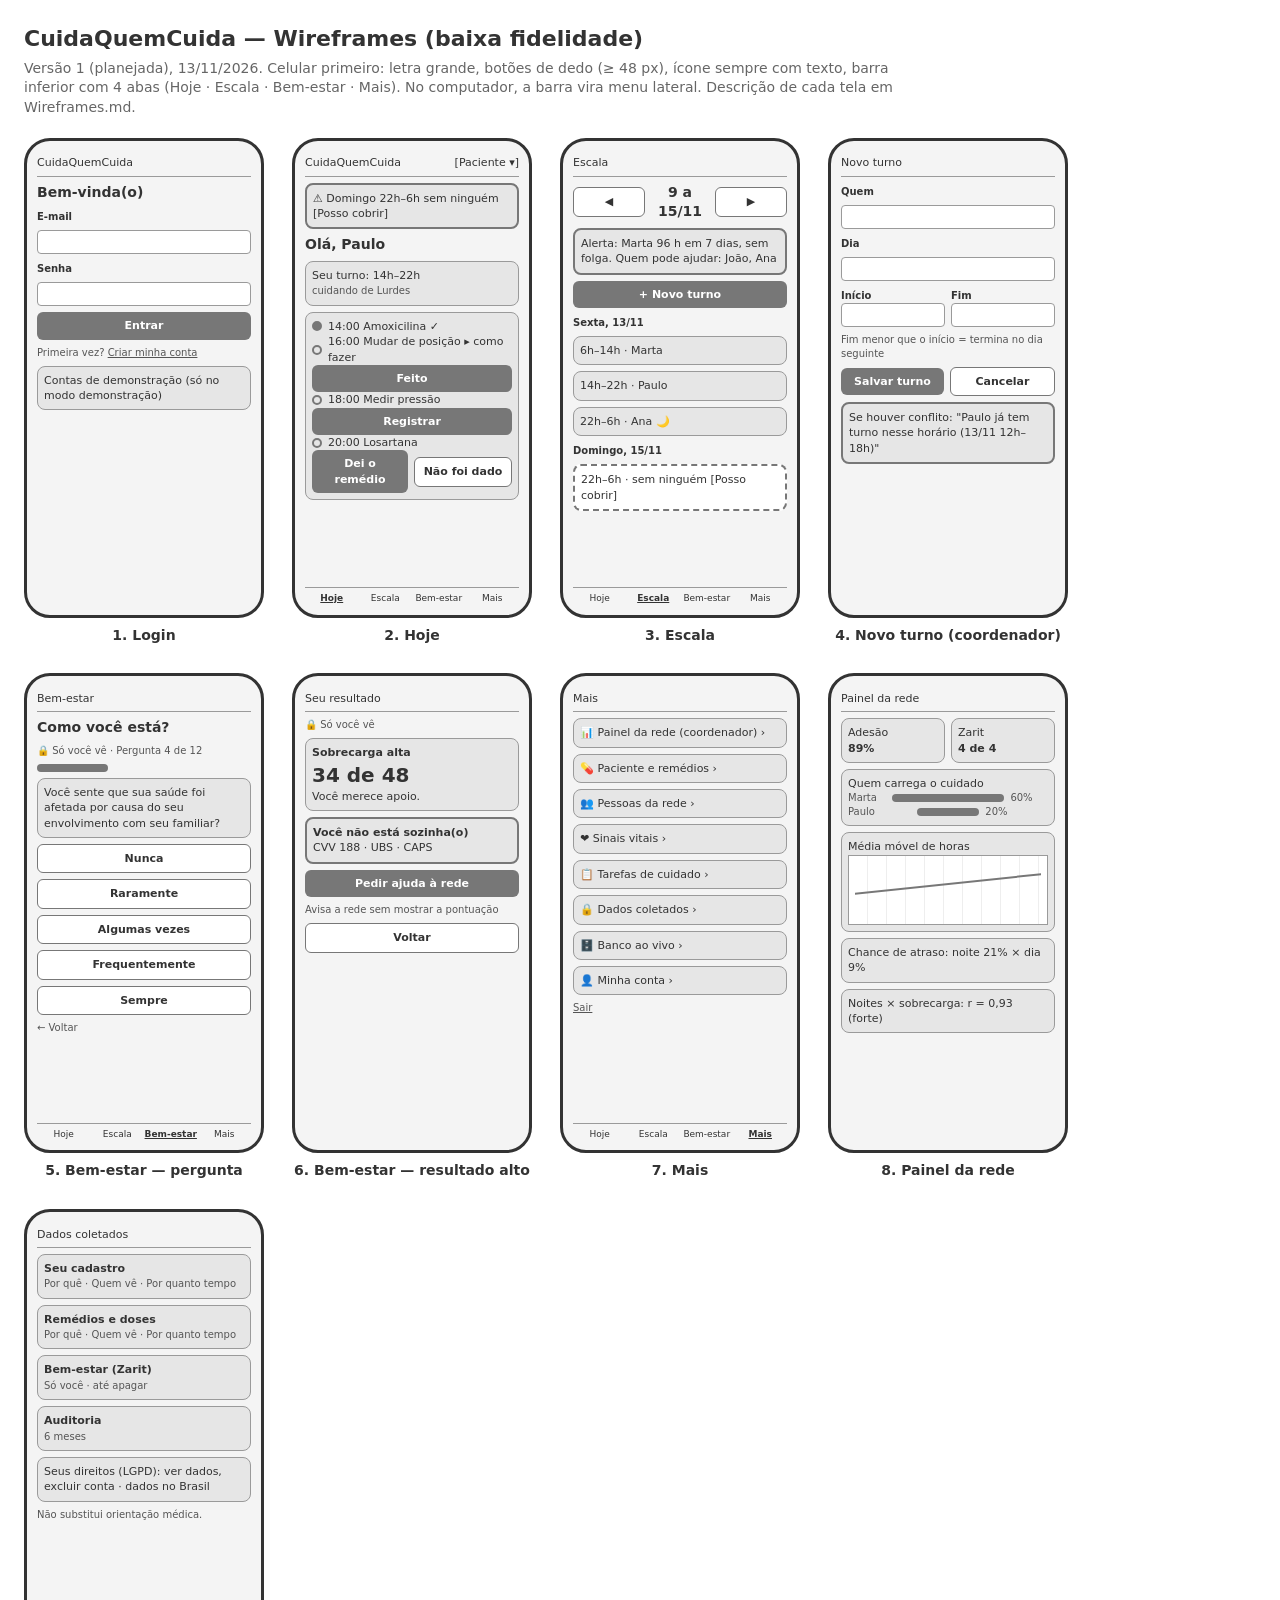
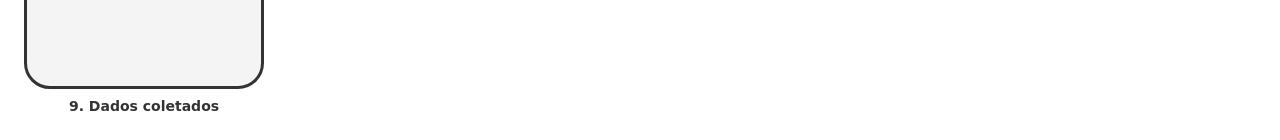
==== documentacao/02-wireframes/wireframes.html @ a64d9a1d "docs: diagramas, casos de uso e wireframes v1" ====
<!doctype html>
<html lang="pt-BR">
<head>
<meta charset="utf-8">
<meta name="viewport" content="width=device-width, initial-scale=1">
<title>CuidaQuemCuida — Wireframes</title>
<style>
  :root { --tinta: #333; --linha: #9a9a9a; --caixa: #e6e6e6; --fundo: #f4f4f4; --forte: #777; }
  * { box-sizing: border-box; }
  body { margin: 0; padding: 24px; background: #fff; color: var(--tinta); font: 14px/1.4 system-ui, "Segoe UI", sans-serif; }
  h1 { font-size: 22px; margin: 0 0 4px; }
  p.nota { color: #666; margin: 0 0 20px; max-width: 900px; }
  .telas { display: flex; flex-wrap: wrap; gap: 28px; }
  figure { margin: 0; }
  figcaption { font-weight: 700; margin-top: 8px; text-align: center; }
  .cel { width: 240px; height: 480px; border: 3px solid var(--tinta); border-radius: 26px; padding: 10px; background: var(--fundo);
         display: flex; flex-direction: column; gap: 6px; overflow: hidden; }
  .topo { height: 26px; border-bottom: 1px solid var(--linha); display: flex; align-items: center; justify-content: space-between; font-size: 11px; }
  .bloco { background: var(--caixa); border: 1px solid var(--linha); border-radius: 8px; padding: 6px; font-size: 11px; }
  .alerta { border: 2px solid var(--forte); }
  .tracejado { border: 2px dashed var(--forte); background: #fff; }
  .botao { background: var(--forte); color: #fff; border-radius: 6px; padding: 6px; text-align: center; font-size: 11px; font-weight: 700; }
  .botao.claro { background: #fff; color: var(--tinta); border: 1px solid var(--forte); }
  .campo { height: 24px; border: 1px solid var(--linha); background: #fff; border-radius: 4px; }
  .rot { font-size: 10px; font-weight: 700; margin-top: 2px; }
  .linha { display: flex; gap: 6px; align-items: center; }
  .linha > * { flex: 1; }
  .ponto { width: 10px; height: 10px; border-radius: 50%; border: 2px solid var(--forte); flex: 0 0 10px; }
  .ponto.cheio { background: var(--forte); }
  .barra { height: 8px; background: var(--forte); border-radius: 4px; }
  .grafico { height: 70px; border: 1px solid var(--linha); background: repeating-linear-gradient(90deg, #fff, #fff 18px, #eee 18px, #eee 19px); position: relative; }
  .grafico::after { content: ""; position: absolute; left: 6px; right: 6px; top: 40%; border-top: 2px solid var(--forte); transform: skewY(-6deg); }
  .espaco { flex: 1; }
  .menu { display: grid; grid-template-columns: repeat(4, 1fr); border-top: 1px solid var(--linha); padding-top: 4px; font-size: 9px; text-align: center; }
  .menu b { text-decoration: underline; }
  .xs { font-size: 10px; color: #555; }
</style>
</head>
<body>
<h1>CuidaQuemCuida — Wireframes (baixa fidelidade)</h1>
<p class="nota">Versão 1 (planejada), 13/11/2026. Celular primeiro: letra grande, botões de dedo (≥ 48 px), ícone sempre com texto, barra inferior com 4 abas (Hoje · Escala · Bem-estar · Mais). No computador, a barra vira menu lateral. Descrição de cada tela em Wireframes.md.</p>

<div class="telas">

<figure><div class="cel">
  <div class="topo">CuidaQuemCuida</div>
  <div style="font-weight:700;font-size:14px">Bem-vinda(o)</div>
  <div class="rot">E-mail</div><div class="campo"></div>
  <div class="rot">Senha</div><div class="campo"></div>
  <div class="botao">Entrar</div>
  <div class="xs">Primeira vez? <u>Criar minha conta</u></div>
  <div class="bloco">Contas de demonstração (só no modo demonstração)</div>
</div><figcaption>1. Login</figcaption></figure>

<figure><div class="cel">
  <div class="topo">CuidaQuemCuida <span>[Paciente ▾]</span></div>
  <div class="bloco alerta">⚠ Domingo 22h–6h sem ninguém [Posso cobrir]</div>
  <div style="font-weight:700">Olá, Paulo</div>
  <div class="bloco">Seu turno: 14h–22h<br><span class="xs">cuidando de Lurdes</span></div>
  <div class="bloco">
    <div class="linha"><span class="ponto cheio"></span><span>14:00 Amoxicilina ✓</span></div>
    <div class="linha"><span class="ponto"></span><span>16:00 Mudar de posição ▸ como fazer</span></div>
    <div class="botao">Feito</div>
    <div class="linha"><span class="ponto"></span><span>18:00 Medir pressão</span></div>
    <div class="botao">Registrar</div>
    <div class="linha"><span class="ponto"></span><span>20:00 Losartana</span></div>
    <div class="linha"><div class="botao">Dei o remédio</div><div class="botao claro">Não foi dado</div></div>
  </div>
  <div class="espaco"></div>
  <div class="menu"><b>Hoje</b><span>Escala</span><span>Bem-estar</span><span>Mais</span></div>
</div><figcaption>2. Hoje</figcaption></figure>

<figure><div class="cel">
  <div class="topo">Escala</div>
  <div class="linha"><div class="botao claro">◀</div><b style="text-align:center">9 a 15/11</b><div class="botao claro">▶</div></div>
  <div class="bloco alerta">Alerta: Marta 96 h em 7 dias, sem folga. Quem pode ajudar: João, Ana</div>
  <div class="botao">+ Novo turno</div>
  <div class="rot">Sexta, 13/11</div>
  <div class="bloco">6h–14h · Marta</div>
  <div class="bloco">14h–22h · Paulo</div>
  <div class="bloco">22h–6h · Ana 🌙</div>
  <div class="rot">Domingo, 15/11</div>
  <div class="bloco tracejado">22h–6h · sem ninguém [Posso cobrir]</div>
  <div class="espaco"></div>
  <div class="menu"><span>Hoje</span><b>Escala</b><span>Bem-estar</span><span>Mais</span></div>
</div><figcaption>3. Escala</figcaption></figure>

<figure><div class="cel">
  <div class="topo">Novo turno</div>
  <div class="rot">Quem</div><div class="campo"></div>
  <div class="rot">Dia</div><div class="campo"></div>
  <div class="linha"><div><div class="rot">Início</div><div class="campo"></div></div><div><div class="rot">Fim</div><div class="campo"></div></div></div>
  <div class="xs">Fim menor que o início = termina no dia seguinte</div>
  <div class="linha"><div class="botao">Salvar turno</div><div class="botao claro">Cancelar</div></div>
  <div class="bloco alerta">Se houver conflito: "Paulo já tem turno nesse horário (13/11 12h–18h)"</div>
</div><figcaption>4. Novo turno (coordenador)</figcaption></figure>

<figure><div class="cel">
  <div class="topo">Bem-estar</div>
  <div style="font-weight:700">Como você está?</div>
  <div class="xs">🔒 Só você vê · Pergunta 4 de 12</div>
  <div class="barra" style="width:33%"></div>
  <div class="bloco">Você sente que sua saúde foi afetada por causa do seu envolvimento com seu familiar?</div>
  <div class="botao claro">Nunca</div><div class="botao claro">Raramente</div><div class="botao claro">Algumas vezes</div>
  <div class="botao claro">Frequentemente</div><div class="botao claro">Sempre</div>
  <div class="xs">← Voltar</div>
  <div class="espaco"></div>
  <div class="menu"><span>Hoje</span><span>Escala</span><b>Bem-estar</b><span>Mais</span></div>
</div><figcaption>5. Bem-estar — pergunta</figcaption></figure>

<figure><div class="cel">
  <div class="topo">Seu resultado</div>
  <div class="xs">🔒 Só você vê</div>
  <div class="bloco"><b>Sobrecarga alta</b><br><span style="font-size:20px;font-weight:700">34 de 48</span><br>Você merece apoio.</div>
  <div class="bloco alerta"><b>Você não está sozinha(o)</b><br>CVV 188 · UBS · CAPS</div>
  <div class="botao">Pedir ajuda à rede</div>
  <div class="xs">Avisa a rede sem mostrar a pontuação</div>
  <div class="botao claro">Voltar</div>
</div><figcaption>6. Bem-estar — resultado alto</figcaption></figure>

<figure><div class="cel">
  <div class="topo">Mais</div>
  <div class="bloco">📊 Painel da rede (coordenador) ›</div>
  <div class="bloco">💊 Paciente e remédios ›</div>
  <div class="bloco">👥 Pessoas da rede ›</div>
  <div class="bloco">❤️ Sinais vitais ›</div>
  <div class="bloco">📋 Tarefas de cuidado ›</div>
  <div class="bloco">🔒 Dados coletados ›</div>
  <div class="bloco">🗄️ Banco ao vivo ›</div>
  <div class="bloco">👤 Minha conta ›</div>
  <div class="xs"><u>Sair</u></div>
  <div class="espaco"></div>
  <div class="menu"><span>Hoje</span><span>Escala</span><span>Bem-estar</span><b>Mais</b></div>
</div><figcaption>7. Mais</figcaption></figure>

<figure><div class="cel">
  <div class="topo">Painel da rede</div>
  <div class="linha"><div class="bloco">Adesão<br><b>89%</b></div><div class="bloco">Zarit<br><b>4 de 4</b></div></div>
  <div class="bloco">Quem carrega o cuidado
    <div class="linha"><span class="xs">Marta</span><div class="barra" style="flex:3"></div><span class="xs">60%</span></div>
    <div class="linha"><span class="xs">Paulo</span><div class="barra" style="flex:1"></div><span class="xs">20%</span></div>
  </div>
  <div class="bloco">Média móvel de horas<div class="grafico"></div></div>
  <div class="bloco">Chance de atraso: noite 21% × dia 9%</div>
  <div class="bloco">Noites × sobrecarga: r = 0,93 (forte)</div>
</div><figcaption>8. Painel da rede</figcaption></figure>

<figure><div class="cel">
  <div class="topo">Dados coletados</div>
  <div class="bloco"><b>Seu cadastro</b><br><span class="xs">Por quê · Quem vê · Por quanto tempo</span></div>
  <div class="bloco"><b>Remédios e doses</b><br><span class="xs">Por quê · Quem vê · Por quanto tempo</span></div>
  <div class="bloco"><b>Bem-estar (Zarit)</b><br><span class="xs">Só você · até apagar</span></div>
  <div class="bloco"><b>Auditoria</b><br><span class="xs">6 meses</span></div>
  <div class="bloco">Seus direitos (LGPD): ver dados, excluir conta · dados no Brasil</div>
  <div class="xs">Não substitui orientação médica.</div>
</div><figcaption>9. Dados coletados</figcaption></figure>

</div>
</body>
</html>
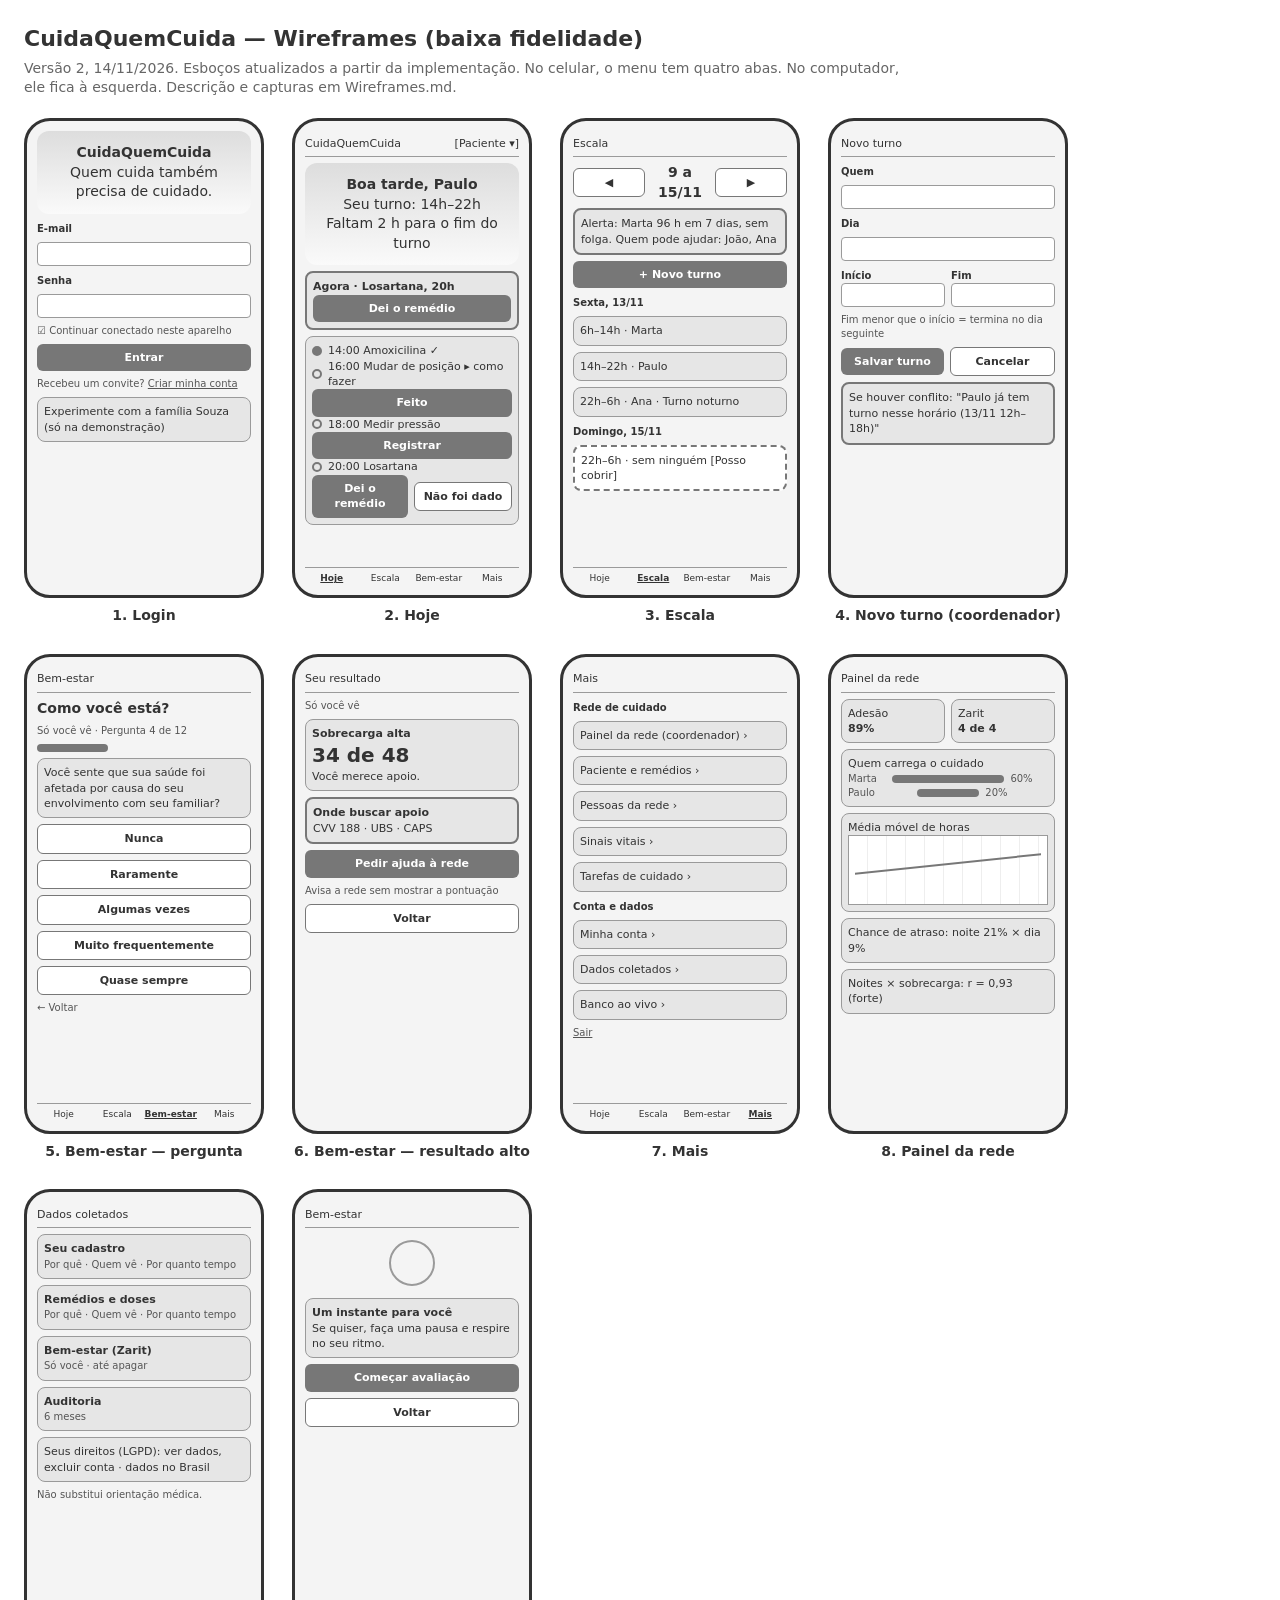
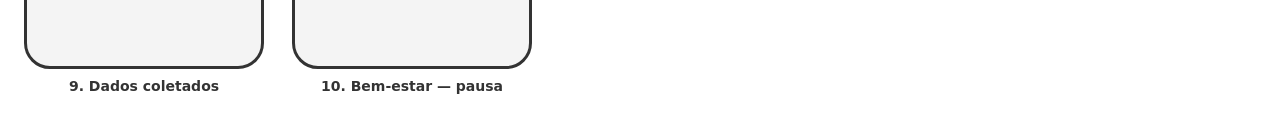
==== commit a9d7e69d: "docs: consolidar documentação e evidências da pré-entrega" ====
--- a/documentacao/02-wireframes/wireframes.html
+++ b/documentacao/02-wireframes/wireframes.html
@@ -34,29 +34,30 @@
   .menu { display: grid; grid-template-columns: repeat(4, 1fr); border-top: 1px solid var(--linha); padding-top: 4px; font-size: 9px; text-align: center; }
   .menu b { text-decoration: underline; }
   .xs { font-size: 10px; color: #555; }
+  .ceu { background: linear-gradient(#ddd, #fafafa); padding: 12px 6px; text-align: center; border-radius: 12px; }
+  .respiro { flex: none; width: 46px; height: 46px; border: 2px solid var(--linha); border-radius: 50%; margin: 6px auto; }
 </style>
 </head>
 <body>
 <h1>CuidaQuemCuida — Wireframes (baixa fidelidade)</h1>
-<p class="nota">Versão 1 (planejada), 13/11/2026. Celular primeiro: letra grande, botões de dedo (≥ 48 px), ícone sempre com texto, barra inferior com 4 abas (Hoje · Escala · Bem-estar · Mais). No computador, a barra vira menu lateral. Descrição de cada tela em Wireframes.md.</p>
+<p class="nota">Versão 2, 14/11/2026. Esboços atualizados a partir da implementação. No celular, o menu tem quatro abas. No computador, ele fica à esquerda. Descrição e capturas em Wireframes.md.</p>
 
 <div class="telas">
 
 <figure><div class="cel">
-  <div class="topo">CuidaQuemCuida</div>
-  <div style="font-weight:700;font-size:14px">Bem-vinda(o)</div>
+  <div class="ceu"><b>CuidaQuemCuida</b><br>Quem cuida também precisa de cuidado.</div>
   <div class="rot">E-mail</div><div class="campo"></div>
   <div class="rot">Senha</div><div class="campo"></div>
+  <div class="xs">☑ Continuar conectado neste aparelho</div>
   <div class="botao">Entrar</div>
-  <div class="xs">Primeira vez? <u>Criar minha conta</u></div>
-  <div class="bloco">Contas de demonstração (só no modo demonstração)</div>
+  <div class="xs">Recebeu um convite? <u>Criar minha conta</u></div>
+  <div class="bloco">Experimente com a família Souza (só na demonstração)</div>
 </div><figcaption>1. Login</figcaption></figure>
 
 <figure><div class="cel">
   <div class="topo">CuidaQuemCuida <span>[Paciente ▾]</span></div>
-  <div class="bloco alerta">⚠ Domingo 22h–6h sem ninguém [Posso cobrir]</div>
-  <div style="font-weight:700">Olá, Paulo</div>
-  <div class="bloco">Seu turno: 14h–22h<br><span class="xs">cuidando de Lurdes</span></div>
+  <div class="ceu"><b>Boa tarde, Paulo</b><br>Seu turno: 14h–22h<br>Faltam 2 h para o fim do turno</div>
+  <div class="bloco alerta"><b>Agora · Losartana, 20h</b><div class="botao">Dei o remédio</div></div>
   <div class="bloco">
     <div class="linha"><span class="ponto cheio"></span><span>14:00 Amoxicilina ✓</span></div>
     <div class="linha"><span class="ponto"></span><span>16:00 Mudar de posição ▸ como fazer</span></div>
@@ -78,7 +79,7 @@
   <div class="rot">Sexta, 13/11</div>
   <div class="bloco">6h–14h · Marta</div>
   <div class="bloco">14h–22h · Paulo</div>
-  <div class="bloco">22h–6h · Ana 🌙</div>
+  <div class="bloco">22h–6h · Ana · Turno noturno</div>
   <div class="rot">Domingo, 15/11</div>
   <div class="bloco tracejado">22h–6h · sem ninguém [Posso cobrir]</div>
   <div class="espaco"></div>
@@ -98,11 +99,11 @@
 <figure><div class="cel">
   <div class="topo">Bem-estar</div>
   <div style="font-weight:700">Como você está?</div>
-  <div class="xs">🔒 Só você vê · Pergunta 4 de 12</div>
+  <div class="xs">Só você vê · Pergunta 4 de 12</div>
   <div class="barra" style="width:33%"></div>
   <div class="bloco">Você sente que sua saúde foi afetada por causa do seu envolvimento com seu familiar?</div>
   <div class="botao claro">Nunca</div><div class="botao claro">Raramente</div><div class="botao claro">Algumas vezes</div>
-  <div class="botao claro">Frequentemente</div><div class="botao claro">Sempre</div>
+  <div class="botao claro">Muito frequentemente</div><div class="botao claro">Quase sempre</div>
   <div class="xs">← Voltar</div>
   <div class="espaco"></div>
   <div class="menu"><span>Hoje</span><span>Escala</span><b>Bem-estar</b><span>Mais</span></div>
@@ -110,9 +111,9 @@
 
 <figure><div class="cel">
   <div class="topo">Seu resultado</div>
-  <div class="xs">🔒 Só você vê</div>
+  <div class="xs">Só você vê</div>
   <div class="bloco"><b>Sobrecarga alta</b><br><span style="font-size:20px;font-weight:700">34 de 48</span><br>Você merece apoio.</div>
-  <div class="bloco alerta"><b>Você não está sozinha(o)</b><br>CVV 188 · UBS · CAPS</div>
+  <div class="bloco alerta"><b>Onde buscar apoio</b><br>CVV 188 · UBS · CAPS</div>
   <div class="botao">Pedir ajuda à rede</div>
   <div class="xs">Avisa a rede sem mostrar a pontuação</div>
   <div class="botao claro">Voltar</div>
@@ -120,14 +121,16 @@
 
 <figure><div class="cel">
   <div class="topo">Mais</div>
-  <div class="bloco">📊 Painel da rede (coordenador) ›</div>
-  <div class="bloco">💊 Paciente e remédios ›</div>
-  <div class="bloco">👥 Pessoas da rede ›</div>
-  <div class="bloco">❤️ Sinais vitais ›</div>
-  <div class="bloco">📋 Tarefas de cuidado ›</div>
-  <div class="bloco">🔒 Dados coletados ›</div>
-  <div class="bloco">🗄️ Banco ao vivo ›</div>
-  <div class="bloco">👤 Minha conta ›</div>
+  <div class="rot">Rede de cuidado</div>
+  <div class="bloco">Painel da rede (coordenador) ›</div>
+  <div class="bloco">Paciente e remédios ›</div>
+  <div class="bloco">Pessoas da rede ›</div>
+  <div class="bloco">Sinais vitais ›</div>
+  <div class="bloco">Tarefas de cuidado ›</div>
+  <div class="rot">Conta e dados</div>
+  <div class="bloco">Minha conta ›</div>
+  <div class="bloco">Dados coletados ›</div>
+  <div class="bloco">Banco ao vivo ›</div>
   <div class="xs"><u>Sair</u></div>
   <div class="espaco"></div>
   <div class="menu"><span>Hoje</span><span>Escala</span><span>Bem-estar</span><b>Mais</b></div>
@@ -155,6 +158,14 @@
   <div class="xs">Não substitui orientação médica.</div>
 </div><figcaption>9. Dados coletados</figcaption></figure>
 
+<figure><div class="cel">
+  <div class="topo">Bem-estar</div>
+  <div class="respiro"></div>
+  <div class="bloco"><b>Um instante para você</b><br>Se quiser, faça uma pausa e respire no seu ritmo.</div>
+  <div class="botao">Começar avaliação</div>
+  <div class="botao claro">Voltar</div>
+</div><figcaption>10. Bem-estar — pausa</figcaption></figure>
+
 </div>
 </body>
 </html>
